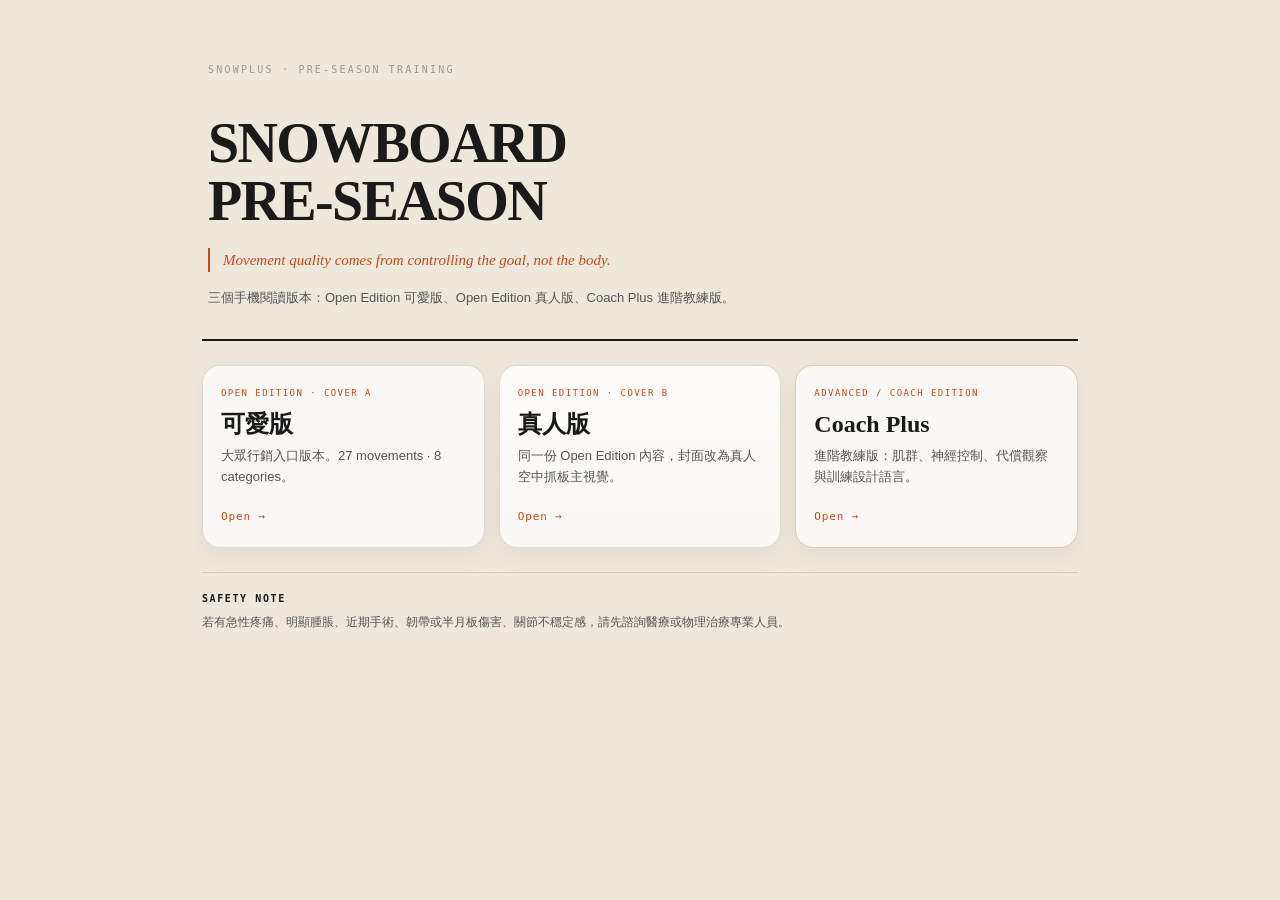
==== index.html @ bd825325 "Deploy SB preseason web app" ====
<!doctype html>
<html lang="zh-TW">
<head>
  <meta charset="utf-8" />
  <meta name="viewport" content="width=device-width, initial-scale=1, viewport-fit=cover" />
  <title>SnowPlus Pre-Season Mobile Web App</title>
  <meta name="description" content="SnowPlus Snowboard Pre-Season Training manuals: Open Edition cute cover, Open Edition real cover, and Coach Plus." />
  <meta name="theme-color" content="#EEE8DC" />
  <meta name="apple-mobile-web-app-capable" content="yes" />
  <meta name="apple-mobile-web-app-title" content="SP Training" />
  <meta name="apple-mobile-web-app-status-bar-style" content="default" />
  <link rel="manifest" href="/manifest.json" />
  <link rel="icon" href="/assets/icon-192.png" />
  <link rel="apple-touch-icon" href="/assets/icon-192.png" />
  <link rel="stylesheet" href="/styles.css" />
</head>
<body>
  <main class="app-shell">
    <section class="hero">
      <div class="eyebrow">SnowPlus · Pre-Season Training</div>
      <h1>SNOWBOARD<br>PRE-SEASON</h1>
      <p class="tagline">Movement quality comes from controlling the goal, not the body.</p>
      <p class="summary">三個手機閱讀版本：Open Edition 可愛版、Open Edition 真人版、Coach Plus 進階教練版。</p>
    </section>

    <section class="edition-list" aria-label="Manual editions">
      <a class="edition-card" href="/open-cute/">
        <div class="edition-label">OPEN EDITION · COVER A</div>
        <h2>可愛版</h2>
        <p>大眾行銷入口版本。27 movements · 8 categories。</p>
        <span>Open →</span>
      </a>

      <a class="edition-card edition-card-real" href="/open-real/">
        <div class="edition-label">OPEN EDITION · COVER B</div>
        <h2>真人版</h2>
        <p>同一份 Open Edition 內容，封面改為真人空中抓板主視覺。</p>
        <span>Open →</span>
      </a>

      <a class="edition-card edition-card-coach" href="/coach-plus/">
        <div class="edition-label">ADVANCED / COACH EDITION</div>
        <h2>Coach Plus</h2>
        <p>進階教練版：肌群、神經控制、代償觀察與訓練設計語言。</p>
        <span>Open →</span>
      </a>
    </section>

    <section class="note">
      <strong>Safety Note</strong>
      <p>若有急性疼痛、明顯腫脹、近期手術、韌帶或半月板傷害、關節不穩定感，請先諮詢醫療或物理治療專業人員。</p>
    </section>
  </main>
  <script src="/app.js"></script>
</body>
</html>
---- styles.css ----
:root{--bg:#EEE8DC;--paper:#FAF8F4;--ink:#1A1A1A;--mid:#555;--dim:#999;--accent:#C84A18;--rule:rgba(26,26,26,.13)}*{box-sizing:border-box}html{background:var(--bg)}body{margin:0;background:var(--bg);color:var(--ink);font-family:-apple-system,BlinkMacSystemFont,"Noto Sans TC","PingFang TC","Microsoft JhengHei",sans-serif;line-height:1.6}.app-shell{width:min(100%,430px);margin:0 auto;min-height:100svh;padding:28px 22px 42px}.hero{padding:34px 6px 30px;border-bottom:2px solid var(--ink)}.eyebrow{font-family:ui-monospace,SFMono-Regular,Menlo,monospace;font-size:10px;letter-spacing:.22em;text-transform:uppercase;color:var(--dim);margin-bottom:36px}.hero h1{font-family:Georgia,"Noto Serif TC",serif;font-size:42px;line-height:1.04;letter-spacing:-.03em;margin:0 0 18px}.tagline{font-family:Georgia,"Noto Serif TC",serif;font-size:15px;font-style:italic;color:var(--accent);border-left:2px solid var(--accent);padding-left:13px;margin:0 0 16px}.summary{font-size:13px;color:var(--mid);margin:0}.edition-list{display:grid;gap:14px;padding:24px 0}.edition-card{display:block;text-decoration:none;color:inherit;background:var(--paper);border:1px solid var(--rule);border-radius:18px;padding:20px 18px;box-shadow:0 10px 26px rgba(0,0,0,.05)}.edition-card:active{transform:translateY(1px)}.edition-label{font-family:ui-monospace,SFMono-Regular,Menlo,monospace;font-size:9px;letter-spacing:.16em;color:var(--accent);text-transform:uppercase;margin-bottom:10px}.edition-card h2{font-family:Georgia,"Noto Serif TC",serif;font-size:24px;line-height:1.15;margin:0 0 8px}.edition-card p{font-size:13px;color:var(--mid);margin:0 0 14px}.edition-card span{font-family:ui-monospace,SFMono-Regular,Menlo,monospace;font-size:11px;color:var(--accent);letter-spacing:.08em}.edition-card-real{background:linear-gradient(180deg,rgba(255,255,255,.55),rgba(250,248,244,.96)),var(--paper)}.edition-card-coach{border-color:rgba(200,74,24,.28)}.note{border-top:1px solid var(--rule);padding-top:18px;color:var(--mid);font-size:12px}.note strong{display:block;color:var(--ink);font-family:ui-monospace,SFMono-Regular,Menlo,monospace;font-size:10px;letter-spacing:.16em;text-transform:uppercase;margin-bottom:6px}.note p{margin:0}@media(min-width:760px){.app-shell{width:min(100%,920px)}.edition-list{grid-template-columns:repeat(3,1fr)}.hero h1{font-size:56px}}
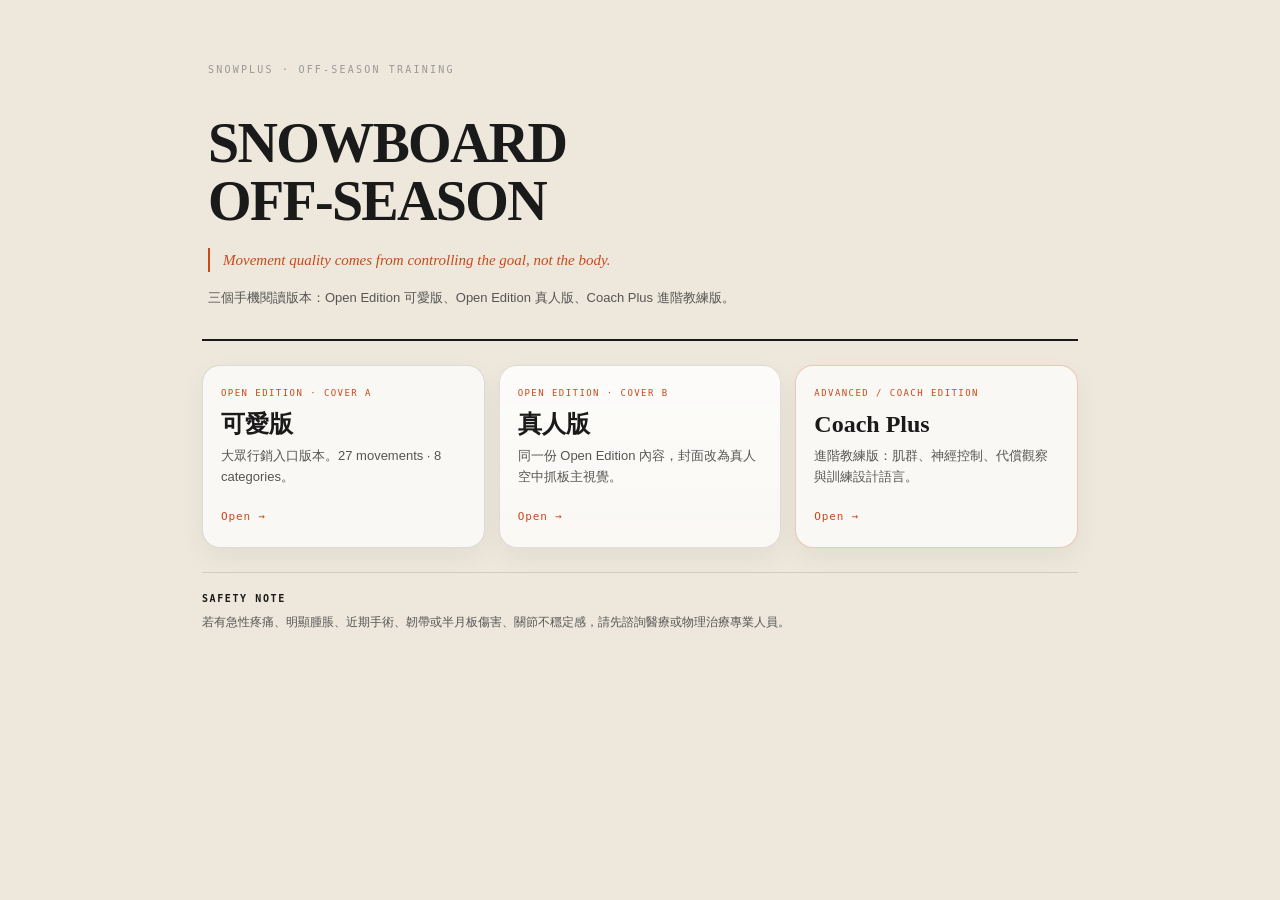
==== commit 86ac259d: "Update snowboard homepage to off-season" ====
--- a/index.html
+++ b/index.html
@@ -3,42 +3,43 @@
 <head>
   <meta charset="utf-8" />
   <meta name="viewport" content="width=device-width, initial-scale=1, viewport-fit=cover" />
-  <title>SnowPlus Pre-Season Mobile Web App</title>
-  <meta name="description" content="SnowPlus Snowboard Pre-Season Training manuals: Open Edition cute cover, Open Edition real cover, and Coach Plus." />
+  <title>SnowPlus Off-Season Mobile Web App</title>
+  <meta name="description" content="SnowPlus Snowboard Off-Season Training manuals: Open Edition cute cover, Open Edition real cover, and Coach Plus." />
   <meta name="theme-color" content="#EEE8DC" />
   <meta name="apple-mobile-web-app-capable" content="yes" />
   <meta name="apple-mobile-web-app-title" content="SP Training" />
   <meta name="apple-mobile-web-app-status-bar-style" content="default" />
-  <link rel="manifest" href="/manifest.json" />
-  <link rel="icon" href="/assets/icon-192.png" />
-  <link rel="apple-touch-icon" href="/assets/icon-192.png" />
-  <link rel="stylesheet" href="/styles.css" />
+  <link rel="manifest" href="manifest.json" />
+  <link rel="icon" href="assets/icon-192.png?v=20260505" />
+  <link rel="shortcut icon" href="assets/icon-192.png?v=20260505" />
+  <link rel="apple-touch-icon" href="assets/icon-192.png?v=20260505" />
+  <link rel="stylesheet" href="styles.css" />
 </head>
 <body>
   <main class="app-shell">
     <section class="hero">
-      <div class="eyebrow">SnowPlus · Pre-Season Training</div>
-      <h1>SNOWBOARD<br>PRE-SEASON</h1>
+      <div class="eyebrow">SnowPlus · Off-Season Training</div>
+      <h1>SNOWBOARD<br>OFF-SEASON</h1>
       <p class="tagline">Movement quality comes from controlling the goal, not the body.</p>
       <p class="summary">三個手機閱讀版本：Open Edition 可愛版、Open Edition 真人版、Coach Plus 進階教練版。</p>
     </section>
 
     <section class="edition-list" aria-label="Manual editions">
-      <a class="edition-card" href="/open-cute/">
+      <a class="edition-card" href="open-cute/">
         <div class="edition-label">OPEN EDITION · COVER A</div>
         <h2>可愛版</h2>
         <p>大眾行銷入口版本。27 movements · 8 categories。</p>
         <span>Open →</span>
       </a>
 
-      <a class="edition-card edition-card-real" href="/open-real/">
+      <a class="edition-card edition-card-real" href="open-real/">
         <div class="edition-label">OPEN EDITION · COVER B</div>
         <h2>真人版</h2>
         <p>同一份 Open Edition 內容，封面改為真人空中抓板主視覺。</p>
         <span>Open →</span>
       </a>
 
-      <a class="edition-card edition-card-coach" href="/coach-plus/">
+      <a class="edition-card edition-card-coach" href="coach-plus/">
         <div class="edition-label">ADVANCED / COACH EDITION</div>
         <h2>Coach Plus</h2>
         <p>進階教練版：肌群、神經控制、代償觀察與訓練設計語言。</p>
@@ -51,6 +52,6 @@
       <p>若有急性疼痛、明顯腫脹、近期手術、韌帶或半月板傷害、關節不穩定感，請先諮詢醫療或物理治療專業人員。</p>
     </section>
   </main>
-  <script src="/app.js"></script>
+  <script src="app.js"></script>
 </body>
 </html>
